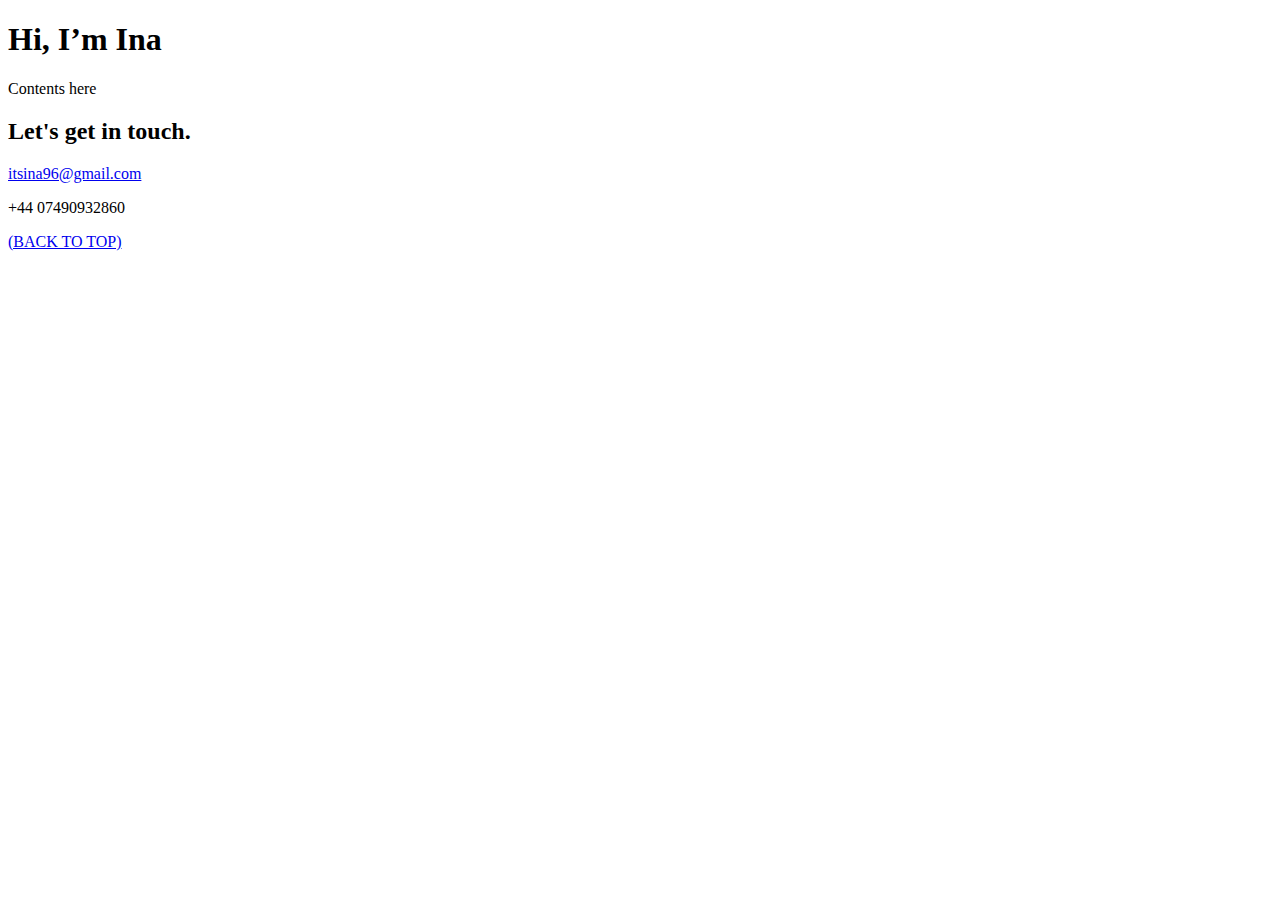
==== fac.html @ bb10a7c6 "start" ====
<!DOCTYPE html>
<html>

<head>
	<meta charset="utf-8">
	<title>Ina Yoon</title>
	<link rel="stylesheet" href="fac.css">
	<link href="https://fonts.googleapis.com/css?family=Bitter|Karla|Permanent+Marker|Work+Sans&display=swap"
	rel="stylesheet">
</head>

<body>
	<!-- First page -->
	<div id="top">
		<h1>Hi, I’m Ina</h1>
	</div>
	
	<!-- 1. Who I am with image carousel -->
	<div class="p1">
		<p>Contents here</p>
	</div>

	<!-- Why FAC -->

	<!-- Portfolio -->

	<!-- Links  -->

<footer class="bottom">
	<div class="bottom1">
		<h2>Let's get in touch.</h2>
		<a href="mailto:itsina96@gmail.com?"><p>itsina96@gmail.com</p></a>
		<p>+44 07490932860</p>
		
	</div>
	<div class="bottom2">
		<a href="#top">(BACK TO TOP)</a>
	</div>
</footer>

<script src="fac.js"></script>
</body>

</html>
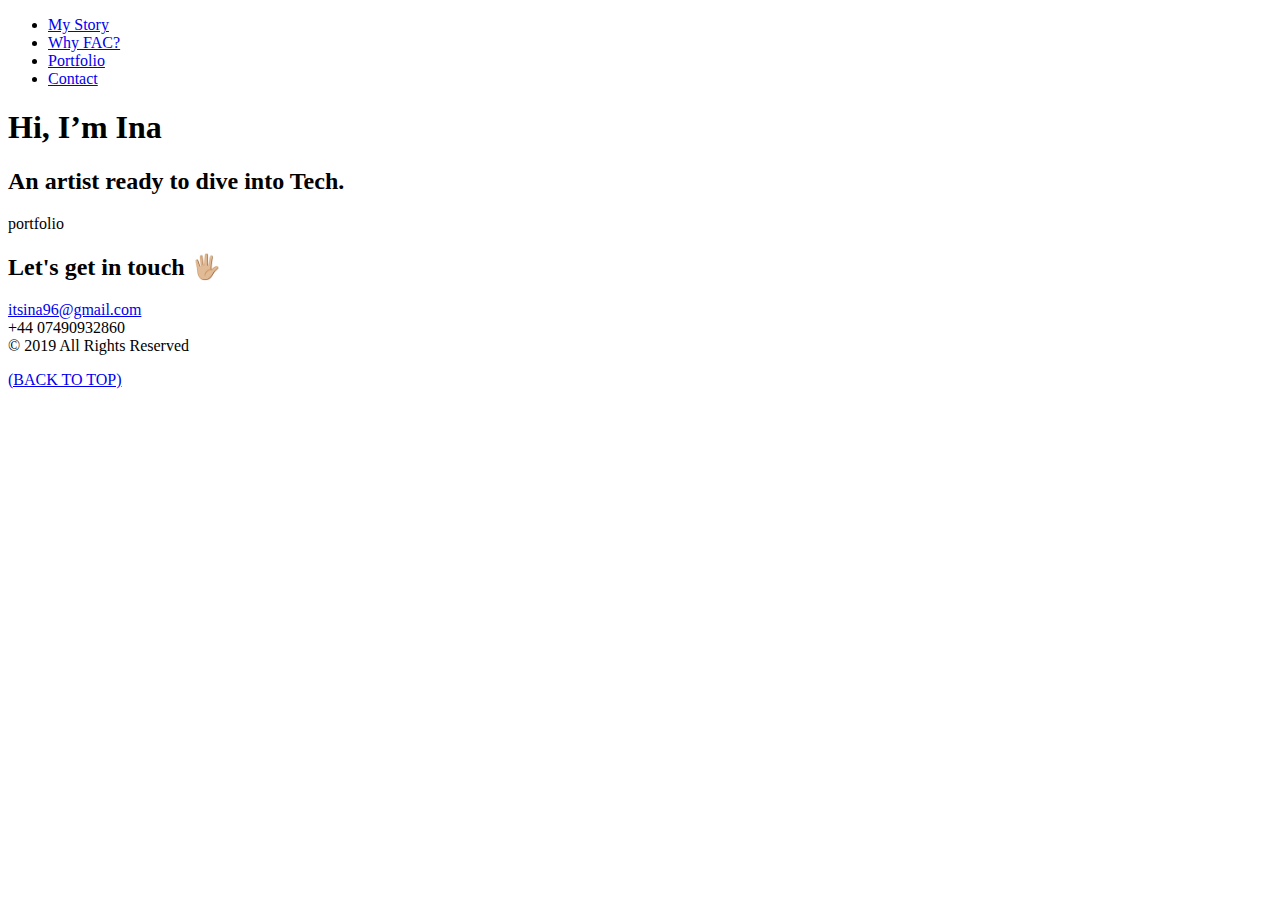
==== commit cb45865f: "navigation bar / footer" ====
--- a/fac.html
+++ b/fac.html
@@ -11,34 +11,58 @@
 
 <body>
 	<!-- First page -->
-	<div id="top">
-		<h1>Hi, I’m Ina</h1>
-	</div>
+	<div id="wrapper">
+		<header id="top">
+			<nav>
+				<ul id="hover">
+					<li><a href="#myStory">My Story</a></li>
+					<li><a href="#whyFAC">Why FAC?</a></li>
+					<li><a href="#portfolio">Portfolio</a></li>
+					<li><a href="#bottom">Contact</a></li>
+				</ul>
+			</nav>
+		</header>
+		<section>
+			<!-- First page -->
+			<div id="intro">
+				<h1>Hi, I’m Ina</h1>
+				<h2>An artist ready to dive into Tech.</h2>
+			</div>
+		</section>
+		
+		<!-- 1. Who I am with image carousel -->
+		<section>
+			<div id="myStory">
+				<p></p>
+			</div>
+		</section>
+		
+		
+		<!-- Why FAC -->
+		
+		<!-- Portfolio -->
+		
+        <section>
+				<div id="portfolio">
+					<p>portfolio</p>
+				</div>
+			</section>
+			
+			<footer id="bottom">
+				<div class="bottom1">
+					<h2>Let's get in touch 🖐🏼</h2>
+					<p><a href="mailto:itsina96@gmail.com?">itsina96@gmail.com</a>
+						<br>+44 07490932860
+						<br>© 2019 All Rights Reserved
+					</p>
+				</div>
+				<div class="bottomTwo underline">
+					<a href="#top">(BACK TO TOP)</a>
+				</div>
+			</footer>
+		</div>
+		
+		<script src="fac.js"></script>
+	</body>
 	
-	<!-- 1. Who I am with image carousel -->
-	<div class="p1">
-		<p>Contents here</p>
-	</div>
-
-	<!-- Why FAC -->
-
-	<!-- Portfolio -->
-
-	<!-- Links  -->
-
-<footer class="bottom">
-	<div class="bottom1">
-		<h2>Let's get in touch.</h2>
-		<a href="mailto:itsina96@gmail.com?"><p>itsina96@gmail.com</p></a>
-		<p>+44 07490932860</p>
-		
-	</div>
-	<div class="bottom2">
-		<a href="#top">(BACK TO TOP)</a>
-	</div>
-</footer>
-
-<script src="fac.js"></script>
-</body>
-
-</html>+	</html>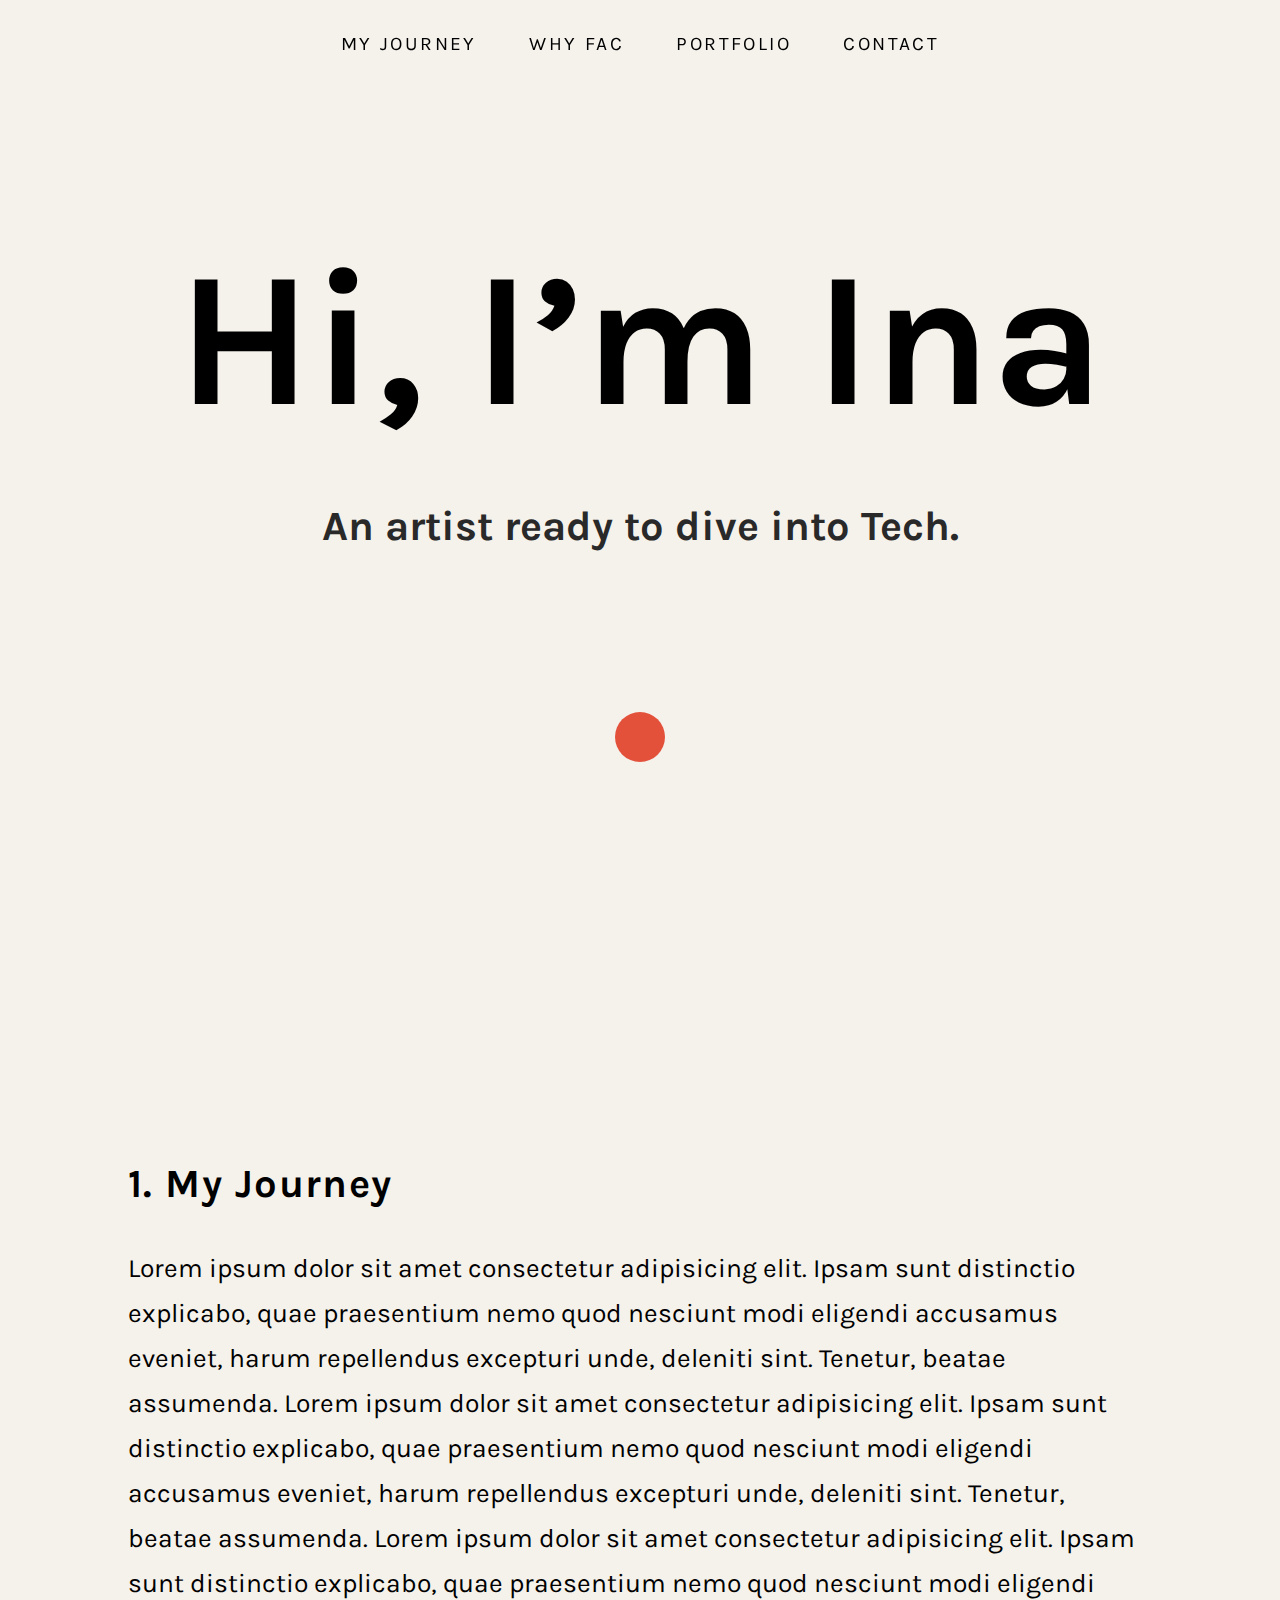
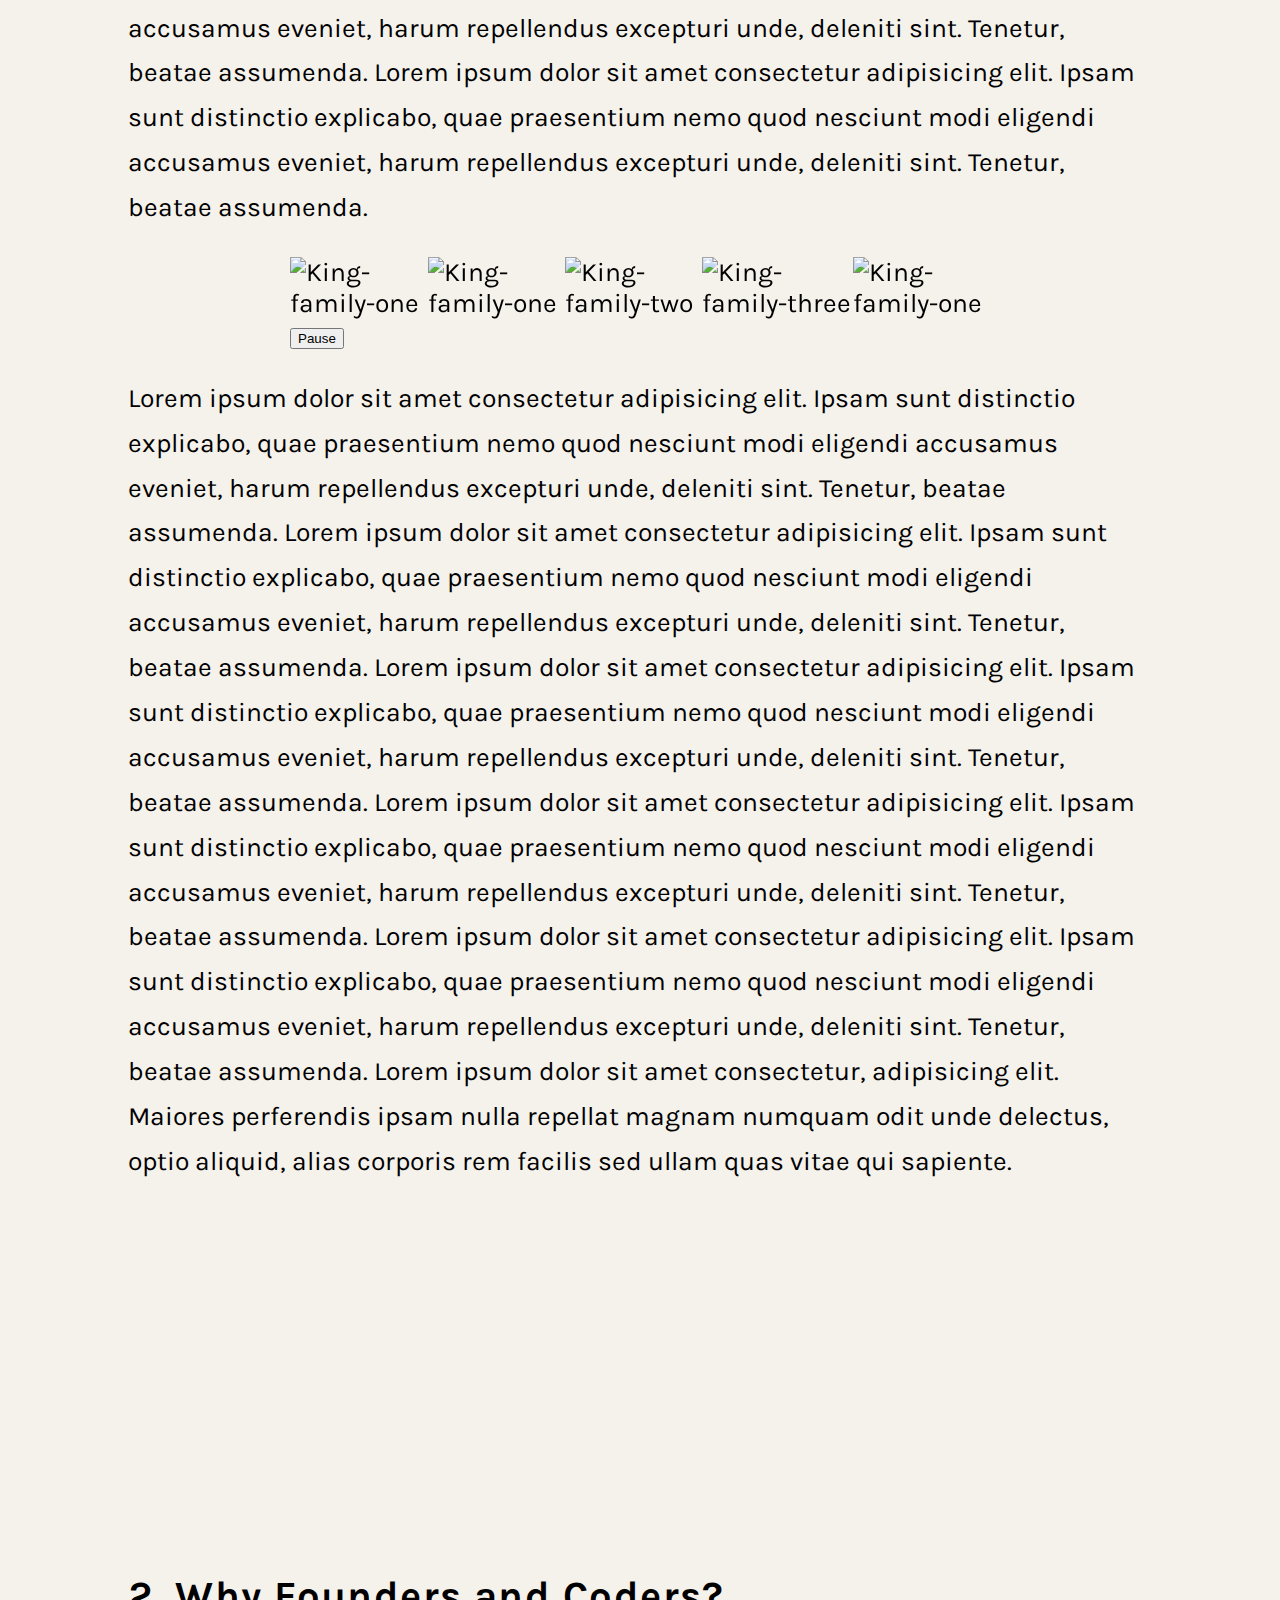
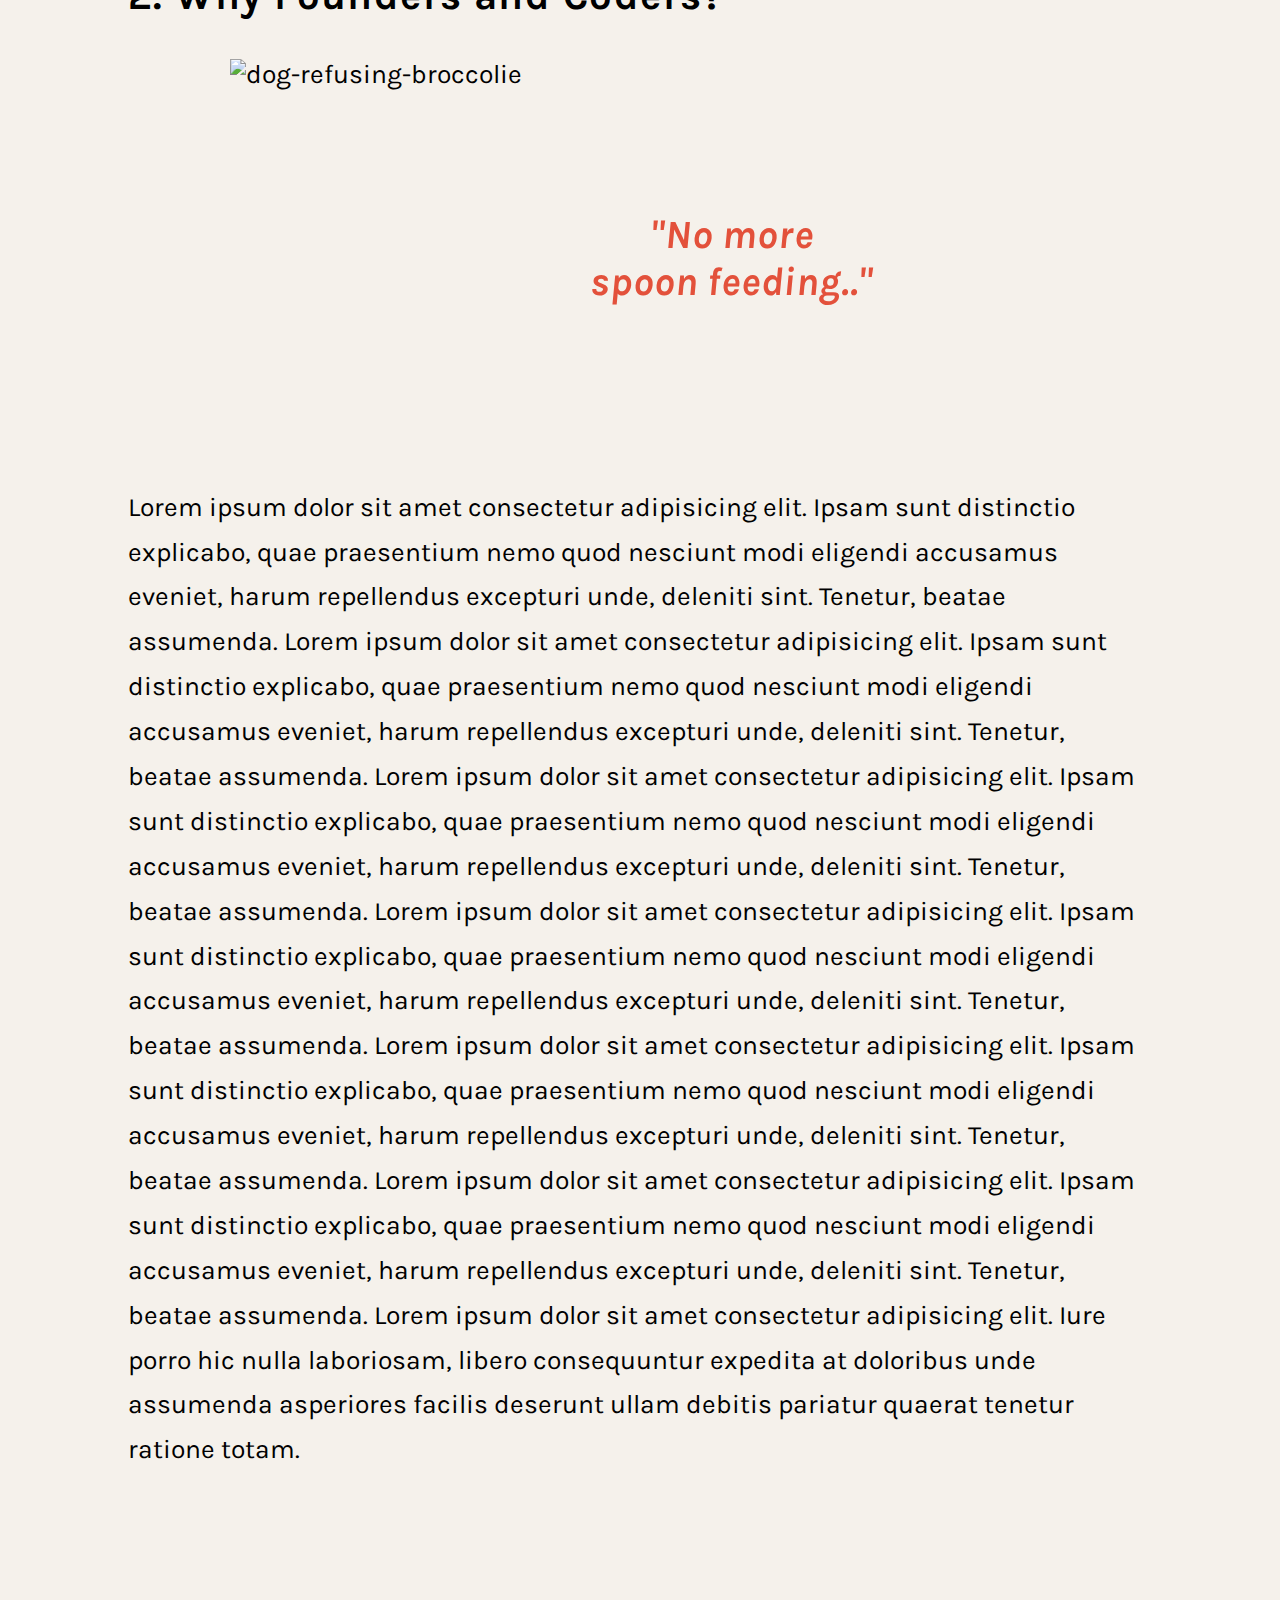
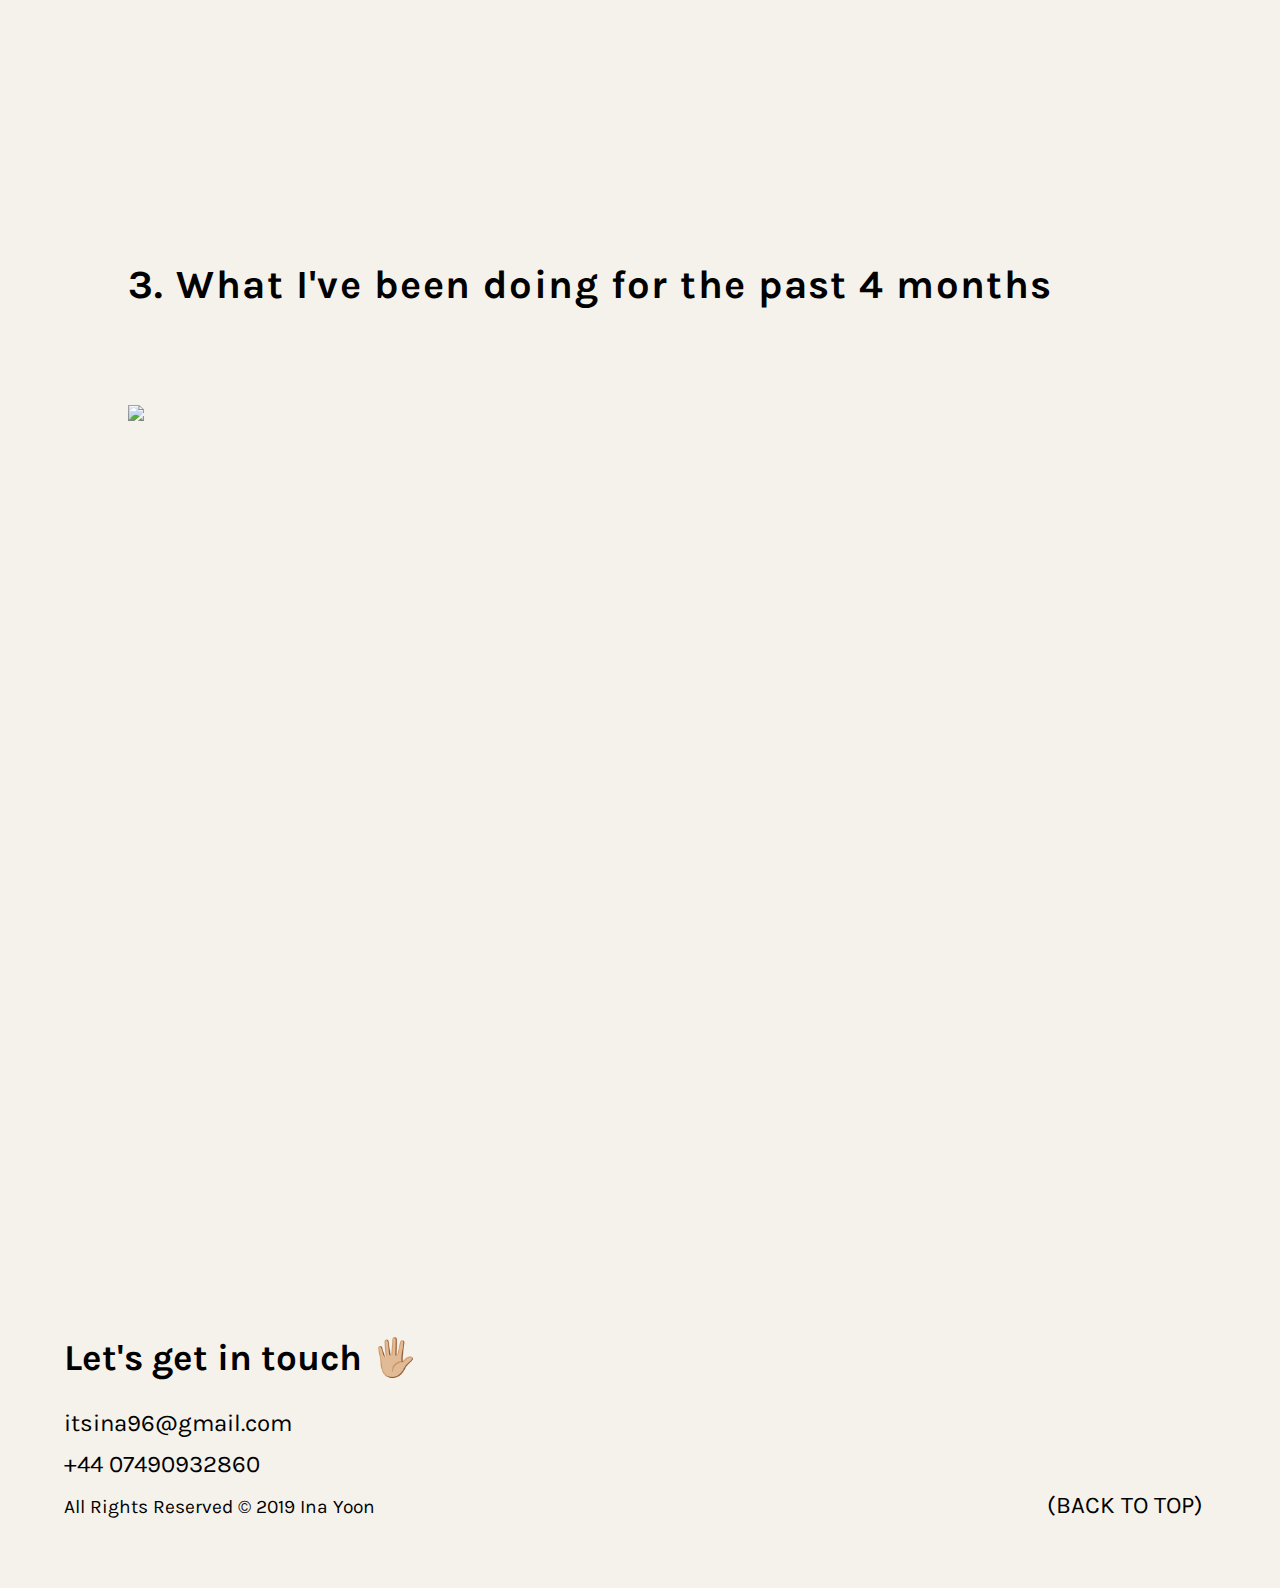
==== commit b743758c: "Add files via upload" ====
--- a/fac.html
+++ b/fac.html
@@ -1,68 +1,119 @@
-<!DOCTYPE html>
-<html>
-
-<head>
-	<meta charset="utf-8">
-	<title>Ina Yoon</title>
-	<link rel="stylesheet" href="fac.css">
-	<link href="https://fonts.googleapis.com/css?family=Bitter|Karla|Permanent+Marker|Work+Sans&display=swap"
-	rel="stylesheet">
-</head>
-
-<body>
-	<!-- First page -->
-	<div id="wrapper">
-		<header id="top">
-			<nav>
-				<ul id="hover">
-					<li><a href="#myStory">My Story</a></li>
-					<li><a href="#whyFAC">Why FAC?</a></li>
-					<li><a href="#portfolio">Portfolio</a></li>
-					<li><a href="#bottom">Contact</a></li>
-				</ul>
-			</nav>
-		</header>
-		<section>
-			<!-- First page -->
-			<div id="intro">
-				<h1>Hi, I’m Ina</h1>
-				<h2>An artist ready to dive into Tech.</h2>
-			</div>
-		</section>
-		
-		<!-- 1. Who I am with image carousel -->
-		<section>
-			<div id="myStory">
-				<p></p>
-			</div>
-		</section>
-		
-		
-		<!-- Why FAC -->
-		
-		<!-- Portfolio -->
-		
+<!-- 더해야할 기능들
+    2. 이미지 카루셀 키보드 기능 더하기
+    3. 이미지 카루셀 미디어쿼리 적용하는것
+    4. 작은화면에서 햄버거 목록 눌렀을때 목록이 한번에 팍 뜨는거 말고 차르륵 나오도록 (자바스크립트)
+    5. 스크롤다운 하면서 목록이 이미지 카루셀 지나칠때 목록글씨가 카루셀보다 뒤에 있어서 가림. 이거 고치기. 
+    6. 디브 삭제하고 섹션만 써야되는가? (섹션안에 아이디) 디브를 쓰는게 excessive 한가? -->
+    
+    <!DOCTYPE html>
+    <html>
+    
+    <head>
+        <meta charset="utf-8">
+        <title>Ina Yoon</title>
+        <link rel="stylesheet" href="fac.css">
+        <link rel="icon" href="faviconforina.png">
+        <link href="https://fonts.googleapis.com/css?family=Karla:400,700&display=swap"rel="stylesheet">
+        <meta name="viewport" content="width=device-width, initial-scale=1.0">
+        <script src="https://kit.fontawesome.com/81e6d1b2b6.js"></script>
+    </head>
+    
+    <body>
+        <nav class="nav">
+            <label for="toggle" class="hamburger">&#9776;</label>
+            <input type="checkbox" id="toggle">
+            <div class="menu">
+                <a class="child" href="#myJourney">My journey</a>
+                <a class="child" href="#whyFAC">why fac</a>
+                <a class="child" href="#portfolio">portfolio</a>
+                <a class="child" href="#contact">contact</a>
+            </div>
+        </nav>
+        
+        <!-- Hi, I'm Ina -->
         <section>
-				<div id="portfolio">
-					<p>portfolio</p>
-				</div>
-			</section>
-			
-			<footer id="bottom">
-				<div class="bottom1">
-					<h2>Let's get in touch 🖐🏼</h2>
-					<p><a href="mailto:itsina96@gmail.com?">itsina96@gmail.com</a>
-						<br>+44 07490932860
-						<br>© 2019 All Rights Reserved
-					</p>
-				</div>
-				<div class="bottomTwo underline">
-					<a href="#top">(BACK TO TOP)</a>
-				</div>
-			</footer>
-		</div>
-		
-		<script src="fac.js"></script>
-	</body>
-	
-	</html>+            <div id="intro">
+                <h1 class="header-big">Hi, I’m Ina</h1>
+                <h2 class="header-small">An artist ready to dive into Tech.</h2><br>
+                <a href="#myJourney"><div class="bouncing-ball"></div></a>
+            </div>
+        </section>
+        
+        <!-- My Journey -->
+        <section>
+            <div id="myJourney">
+                <h3 class="title">1. My Journey</h3>
+                <p>
+					Lorem ipsum dolor sit amet consectetur adipisicing elit. Ipsam sunt distinctio explicabo, quae praesentium nemo quod nesciunt modi eligendi accusamus eveniet, harum repellendus excepturi unde, deleniti sint. Tenetur, beatae assumenda.
+					Lorem ipsum dolor sit amet consectetur adipisicing elit. Ipsam sunt distinctio explicabo, quae praesentium nemo quod nesciunt modi eligendi accusamus eveniet, harum repellendus excepturi unde, deleniti sint. Tenetur, beatae assumenda.
+					Lorem ipsum dolor sit amet consectetur adipisicing elit. Ipsam sunt distinctio explicabo, quae praesentium nemo quod nesciunt modi eligendi accusamus eveniet, harum repellendus excepturi unde, deleniti sint. Tenetur, beatae assumenda.
+					Lorem ipsum dolor sit amet consectetur adipisicing elit. Ipsam sunt distinctio explicabo, quae praesentium nemo quod nesciunt modi eligendi accusamus eveniet, harum repellendus excepturi unde, deleniti sint. Tenetur, beatae assumenda.
+                </p>
+                <div class="carousel-container">
+                    <i class="fas fa-chevron-left" id="prevBtn"></i>
+                    <i class="fas fa-chevron-right" id="nextBtn"></i>
+                    <div class="carousel-slide">
+                        <img src="image/image3.jpg" id="lastClone" alt="King-family-one">
+                        <img src="image/image1.jpg" alt="King-family-one">
+                        <img src="image/image2.jpg" alt="King-family-two">
+                        <img src="image/image3.jpg" alt="King-family-three">
+                        <img src="image/image1.jpg" id="firstClone" alt="King-family-one">
+                    </div>
+                    <button class="controls" id="pause">Pause</button>
+                </div>
+                <p>
+					Lorem ipsum dolor sit amet consectetur adipisicing elit. Ipsam sunt distinctio explicabo, quae praesentium nemo quod nesciunt modi eligendi accusamus eveniet, harum repellendus excepturi unde, deleniti sint. Tenetur, beatae assumenda.
+					Lorem ipsum dolor sit amet consectetur adipisicing elit. Ipsam sunt distinctio explicabo, quae praesentium nemo quod nesciunt modi eligendi accusamus eveniet, harum repellendus excepturi unde, deleniti sint. Tenetur, beatae assumenda.
+					Lorem ipsum dolor sit amet consectetur adipisicing elit. Ipsam sunt distinctio explicabo, quae praesentium nemo quod nesciunt modi eligendi accusamus eveniet, harum repellendus excepturi unde, deleniti sint. Tenetur, beatae assumenda.
+					Lorem ipsum dolor sit amet consectetur adipisicing elit. Ipsam sunt distinctio explicabo, quae praesentium nemo quod nesciunt modi eligendi accusamus eveniet, harum repellendus excepturi unde, deleniti sint. Tenetur, beatae assumenda.
+					Lorem ipsum dolor sit amet consectetur adipisicing elit. Ipsam sunt distinctio explicabo, quae praesentium nemo quod nesciunt modi eligendi accusamus eveniet, harum repellendus excepturi unde, deleniti sint. Tenetur, beatae assumenda.
+                    Lorem ipsum dolor sit amet consectetur, adipisicing elit. Maiores perferendis ipsam nulla repellat magnam numquam odit unde delectus, optio aliquid, alias corporis rem facilis sed ullam quas vitae qui sapiente.
+                </p>
+            </div>
+        </section>
+        
+        <!-- Why FAC? -->
+        <section>
+            <div id="whyFAC">
+                <h3 class="title">2. Why Founders and Coders?</h3>
+                <div class="doggoIntro">
+                    <img src="image/doggo.gif" alt="dog-refusing-broccolie"><span><em>"No more<br>spoon feeding.."</em></span>
+                </div>
+                <p>
+					Lorem ipsum dolor sit amet consectetur adipisicing elit. Ipsam sunt distinctio explicabo, quae praesentium nemo quod nesciunt modi eligendi accusamus eveniet, harum repellendus excepturi unde, deleniti sint. Tenetur, beatae assumenda.
+					Lorem ipsum dolor sit amet consectetur adipisicing elit. Ipsam sunt distinctio explicabo, quae praesentium nemo quod nesciunt modi eligendi accusamus eveniet, harum repellendus excepturi unde, deleniti sint. Tenetur, beatae assumenda.
+					Lorem ipsum dolor sit amet consectetur adipisicing elit. Ipsam sunt distinctio explicabo, quae praesentium nemo quod nesciunt modi eligendi accusamus eveniet, harum repellendus excepturi unde, deleniti sint. Tenetur, beatae assumenda.
+					Lorem ipsum dolor sit amet consectetur adipisicing elit. Ipsam sunt distinctio explicabo, quae praesentium nemo quod nesciunt modi eligendi accusamus eveniet, harum repellendus excepturi unde, deleniti sint. Tenetur, beatae assumenda.
+					Lorem ipsum dolor sit amet consectetur adipisicing elit. Ipsam sunt distinctio explicabo, quae praesentium nemo quod nesciunt modi eligendi accusamus eveniet, harum repellendus excepturi unde, deleniti sint. Tenetur, beatae assumenda.
+					Lorem ipsum dolor sit amet consectetur adipisicing elit. Ipsam sunt distinctio explicabo, quae praesentium nemo quod nesciunt modi eligendi accusamus eveniet, harum repellendus excepturi unde, deleniti sint. Tenetur, beatae assumenda.
+                    Lorem ipsum dolor sit amet consectetur adipisicing elit. Iure porro hic nulla laboriosam, libero consequuntur expedita at doloribus unde assumenda asperiores facilis deserunt ullam debitis pariatur quaerat tenetur ratione totam.
+                </p>
+            </div>
+        </section>
+        
+        <!-- Portfolio -->
+        <section>
+            <div id="portfolio">
+                <h3 class="title">3. What I've been doing for the past 4 months</h3>    
+                <div class="iconLink">
+                    <a href="https://www.freecodecamp.org/itsina96"><i class="fab fa-free-code-camp"></i></a>
+                    <a href="https://github.com/itsina96/FAC-application"><i class="fab fa-github"></i></a>
+                    <a href="http://codewar.com"><img src="image/codewar.png"></a>
+                </div> 
+            </div>
+        </section>
+        
+        <!-- Footer -->
+        <footer id="contact">
+            <h4 class="get-in-touch">Let's get in touch 🖐🏼</h4>
+            <p><a href="mailto:itsina96@gmail.com?">itsina96@gmail.com</a>
+                <br>+44 07490932860
+                <br><span> All Rights Reserved © 2019 Ina Yoon</span>
+                <span><a href="#top">(BACK TO TOP)</a></span>
+            </p>
+        </footer>
+        
+        
+        <script src="fac.js"></script>
+    </body>
+    </html>--- a/fac.css
+++ b/fac.css
@@ -0,0 +1,274 @@
+/* ----- General control center ¯\_(ツ)_/¯ ----- */
+html {
+    scroll-behavior: smooth;
+}
+
+body {
+    display: flex;
+    flex-direction: column;
+    width: 100%;
+    height: 100%;
+    margin: 0;
+    padding: 0;
+    background: #f5f1eb;
+    font-family: "Karla", sans-serif;
+}
+
+a {
+    text-decoration: none;
+    color: black;
+}
+
+p {
+    line-height: 1.7; 
+}
+
+section {
+    padding: 10%;
+}
+
+::selection {
+    color: #e3513b;
+}
+
+
+/* ----- Main text section control ----- */
+.title {
+    display: block;
+    font-size: 2.5rem;
+    font-weight: 700;
+    letter-spacing: 0.09rem;
+}
+
+#myJourney, #whyFAC, #portfolio {
+    font-size: 1.65rem;
+    height: 100vh;
+    display: inline-block;
+    padding-top: 10%;
+}
+
+/* ----- Navigation bar & hamburger menu ----- */
+.nav {
+    text-align: center;
+    line-height: 3.5;
+    height: 70px;
+    text-transform: uppercase;
+    width: 100%;
+    font-size: 1.2rem;
+    letter-spacing: 0.15rem;
+    position: fixed;
+}
+
+.menu {
+    margin: 10px 15px 0 15px;
+}
+
+.colorOnClick {
+    color: #e3513b;
+}
+
+.menu a {
+    /* clear: right; DOES THIS NECCESARY? */
+    text-decoration: none;
+    margin: 0 22.5px 0 22.5px;
+}
+
+.menu a:hover {
+    color :#e3513b;
+}
+
+.hamburger {
+    margin: 0 40px 0 0;
+    font-size: 30px;
+    display: none;
+    text-align: right;
+}
+
+#toggle {
+    display: none;
+}
+
+
+/* ----- Hi I'm Ina starts here ----- */
+#intro {
+    font-size: 6rem;
+    text-align: center;
+    /* height: 100vh; */
+}
+
+.header-big {
+    margin-top: 100px;
+    margin-bottom: 0px;
+}
+
+.header-small {
+    margin-top: 50px;
+    margin-bottom: 50px;
+    font-size: 2.6rem;
+    font-weight: 700;
+    color: #292929;
+}
+
+.bouncing-ball {
+    width: 50px;
+    height: 50px;
+    border-radius: 100%;
+    background: #e3513b;
+    padding: 0;
+    margin: 0 auto;
+    animation: bouncing 1.25s infinite;
+    /* animation-timing-function: linear; */
+    /* animation-timing-function: cubic-bezier(0.25, 0.25, 0.75, 0.75); 위에것보다 더 구체적으로 움직임 컨트롤하는거*/
+}
+
+@keyframes bouncing {
+    0% {transform:translateY(0px);}
+    50% {transform:translateY(-36px);}
+    100% {transform:translateY(0px);}
+}
+
+
+/* ----- My Journey starts here ----- */
+/* image carousel */
+.carousel-container {
+    width: 700px;
+    margin: auto;
+    overflow: hidden;
+    position: relative;
+}
+
+.carousel-slide {
+    display: flex;
+    width: 100%;
+    height: 100%;
+}
+ 
+#prevBtn {
+    font-size: 26px;
+    cursor: pointer;
+    position: absolute;
+    top: 50%;
+    z-index: 10;
+    left: 2%;
+    color: white;
+}
+
+#nextBtn {
+    font-size: 26px;
+    cursor: pointer;
+    position: absolute;
+    top: 50%;
+    z-index: 10;
+    right: 2%;
+    color: white;
+}
+/* Above two selectors share 90% same property:values. Be short & clean. */
+
+
+
+/* ----- why FAC starts here ----- */
+.doggoIntro {
+    display: flex;
+    padding-left: 10%;
+}
+
+.doggoIntro span {
+    position: relative;
+    transform: translateY(38%);
+    text-align: center;
+    right: 40px;
+    font-size: 2.5rem;
+    font-weight: 700;
+    color: #e3513b;
+    letter-spacing: 0.02em;
+}
+
+.doggoIntro img {
+    width: 400px;
+    height: 400px;
+}
+/* 
+#whyFAC p span {
+    color: gray;
+} */
+
+#whyFAC p span .num {
+    font-size: 4rem; 
+}
+
+
+/* ----- Portfolio starts here ----- */
+.iconLink {
+    font-size: 5rem;
+}
+
+.iconLink a:hover {
+    color: #e3513b;
+}
+
+
+/* ----- Footer starts here ----- */
+#contact {
+    padding: 3%;
+    padding-left: 5%;
+    padding-right: 5%;
+    font-size: 1.5rem;
+}
+
+.get-in-touch {
+    margin-bottom: 0px;
+    font-size: 2.3rem;
+} 
+
+#contact span:nth-of-type(1) {
+    font-size: 1.2rem;
+}
+
+#contact span:nth-of-type(2) {
+    position: absolute;
+    right: 6%;
+}
+
+
+/* ----- Responsiveness on mobile ----- */
+@media (max-width: 700px) {
+    html {
+        font-size: 85%;
+    }
+
+    h1 {
+        font-size: 5rem;
+    }
+   
+    .hamburger {
+        display: block;
+        cursor: pointer;
+    }
+    .menu {
+        text-align: center;
+        width: 100%;
+        display: none;
+        background:#f5f1eb;
+    }
+    .menu a {
+        display: block;
+        margin: 0;
+    }
+    #toggle:checked + .menu {
+        display: block;
+    }
+
+    #contact {
+        text-align: center;
+    }
+    #contact span:nth-of-type(2) {
+        display: none;
+    }
+    .doggoIntro {
+        flex-wrap: wrap;
+        padding: 0;
+    }
+    .doggoIntro {
+        transform: none;
+    }
+}
